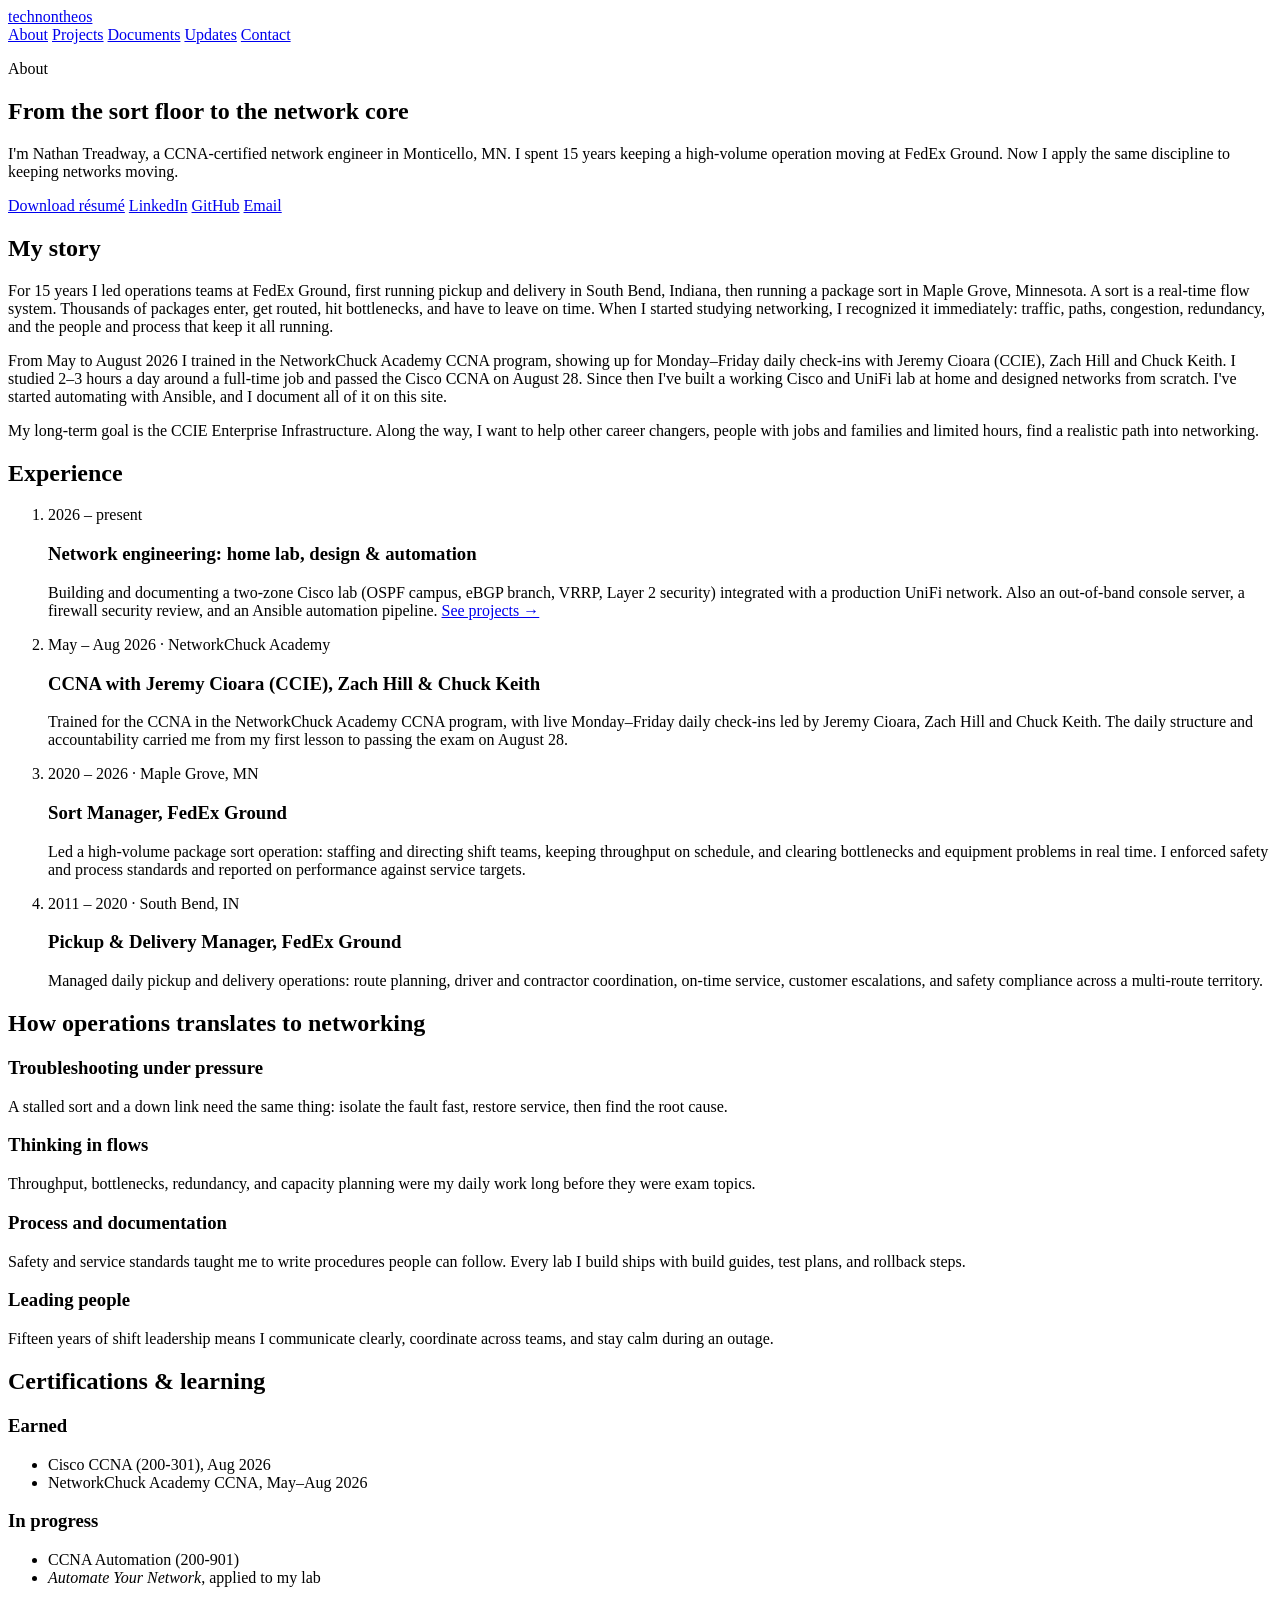
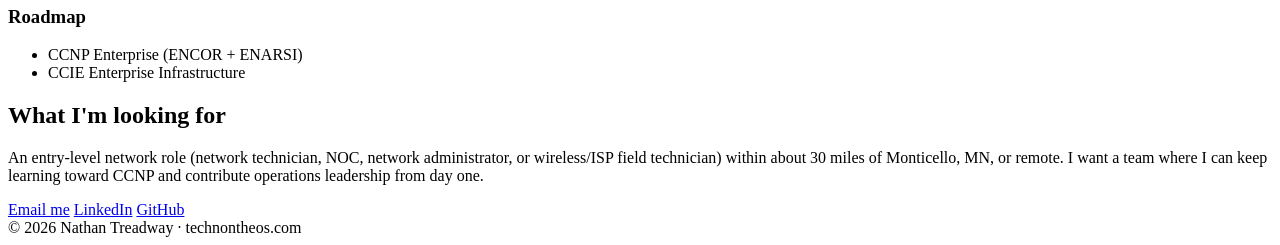
==== about.html @ 6f259ae1 "Add files via upload" ====
<!DOCTYPE html>
<html lang="en">
<head>
<meta charset="utf-8">
<meta name="viewport" content="width=device-width, initial-scale=1">
<title>About | Nathan Treadway</title>
<meta name="description" content="About Nathan Treadway: 15 years of FedEx Ground operations leadership, CCNA-certified network engineer in Monticello, MN, working toward CCIE.">
<link rel="stylesheet" href="assets/style.css">
</head>
<body>
<header class="top">
  <div class="wrap nav">
    <a class="brand" href="index.html">technontheos</a>
    <nav>
      <a href="about.html">About</a>
      <a href="index.html#projects">Projects</a>
      <a href="docs.html">Documents</a>
      <a href="index.html#updates">Updates</a>
      <a href="index.html#contact">Contact</a>
    </nav>
  </div>
</header>

<main>
<section class="hero wrap">
  <p class="eyebrow">About</p>
  <h1>From the sort floor to the network core</h1>
  <p class="lead">I'm Nathan Treadway, a CCNA-certified network engineer in Monticello, MN. I spent 15 years keeping a high-volume operation moving at FedEx Ground. Now I apply the same discipline to keeping networks moving.</p>
  <div class="cta">
    <a class="btn primary" href="assets/Nathan-Treadway-Resume.pdf">Download résumé</a>
    <a class="btn" href="https://www.linkedin.com/in/nathan-treadway-618a7ba/">LinkedIn</a>
    <a class="btn" href="https://github.com/TechnonTheos">GitHub</a>
    <a class="btn" href="mailto:nathan.treadway2@gmail.com">Email</a>
  </div>
</section>

<section class="wrap">
  <h2>My story</h2>
  <div class="card">
    <p>For 15 years I led operations teams at FedEx Ground, first running pickup and delivery in South Bend, Indiana, then running a package sort in Maple Grove, Minnesota. A sort is a real-time flow system. Thousands of packages enter, get routed, hit bottlenecks, and have to leave on time. When I started studying networking, I recognized it immediately: traffic, paths, congestion, redundancy, and the people and process that keep it all running.</p>
    <p>From May to August 2026 I trained in the NetworkChuck Academy CCNA program, showing up for Monday–Friday daily check-ins with Jeremy Cioara (CCIE), Zach Hill and Chuck Keith. I studied 2–3 hours a day around a full-time job and passed the Cisco CCNA on August 28. Since then I've built a working Cisco and UniFi lab at home and designed networks from scratch. I've started automating with Ansible, and I document all of it on this site.</p>
    <p>My long-term goal is the CCIE Enterprise Infrastructure. Along the way, I want to help other career changers, people with jobs and families and limited hours, find a realistic path into networking.</p>
  </div>
</section>

<section class="wrap">
  <h2>Experience</h2>
  <ol class="timeline">
    <li class="now">
      <span class="when">2026 – present</span>
      <h3>Network engineering: home lab, design &amp; automation</h3>
      <p>Building and documenting a two-zone Cisco lab (OSPF campus, eBGP branch, VRRP, Layer 2 security) integrated with a production UniFi network. Also an out-of-band console server, a firewall security review, and an Ansible automation pipeline. <a href="index.html#projects">See projects →</a></p>
    </li>
    <li>
      <span class="when">May – Aug 2026 · NetworkChuck Academy</span>
      <h3>CCNA with Jeremy Cioara (CCIE), Zach Hill &amp; Chuck Keith</h3>
      <p>Trained for the CCNA in the NetworkChuck Academy CCNA program, with live Monday–Friday daily check-ins led by Jeremy Cioara, Zach Hill and Chuck Keith. The daily structure and accountability carried me from my first lesson to passing the exam on August 28.</p>
    </li>
    <li>
      <span class="when">2020 – 2026 · Maple Grove, MN</span>
      <h3>Sort Manager, FedEx Ground</h3>
      <p>Led a high-volume package sort operation: staffing and directing shift teams, keeping throughput on schedule, and clearing bottlenecks and equipment problems in real time. I enforced safety and process standards and reported on performance against service targets.</p>
    </li>
    <li>
      <span class="when">2011 – 2020 · South Bend, IN</span>
      <h3>Pickup &amp; Delivery Manager, FedEx Ground</h3>
      <p>Managed daily pickup and delivery operations: route planning, driver and contractor coordination, on-time service, customer escalations, and safety compliance across a multi-route territory.</p>
    </li>
  </ol>
</section>

<section class="wrap">
  <h2>How operations translates to networking</h2>
  <div class="grid2">
    <div class="card"><h3>Troubleshooting under pressure</h3><p>A stalled sort and a down link need the same thing: isolate the fault fast, restore service, then find the root cause.</p></div>
    <div class="card"><h3>Thinking in flows</h3><p>Throughput, bottlenecks, redundancy, and capacity planning were my daily work long before they were exam topics.</p></div>
    <div class="card"><h3>Process and documentation</h3><p>Safety and service standards taught me to write procedures people can follow. Every lab I build ships with build guides, test plans, and rollback steps.</p></div>
    <div class="card"><h3>Leading people</h3><p>Fifteen years of shift leadership means I communicate clearly, coordinate across teams, and stay calm during an outage.</p></div>
  </div>
</section>

<section class="wrap">
  <h2>Certifications &amp; learning</h2>
  <div class="grid3">
    <div class="card"><h3>Earned</h3><ul><li>Cisco CCNA (200-301), Aug 2026</li><li>NetworkChuck Academy CCNA, May–Aug 2026</li></ul></div>
    <div class="card"><h3>In progress</h3><ul><li>CCNA Automation (200-901)</li><li><em>Automate Your Network</em>, applied to my lab</li></ul></div>
    <div class="card"><h3>Roadmap</h3><ul><li>CCNP Enterprise (ENCOR + ENARSI)</li><li>CCIE Enterprise Infrastructure</li></ul></div>
  </div>
</section>

<section class="wrap">
  <h2>What I'm looking for</h2>
  <div class="card looking">
    <p>An entry-level network role (network technician, NOC, network administrator, or wireless/ISP field technician) within about 30 miles of Monticello, MN, or remote. I want a team where I can keep learning toward CCNP and contribute operations leadership from day one.</p>
    <div class="cta">
      <a class="btn primary" href="mailto:nathan.treadway2@gmail.com">Email me</a>
      <a class="btn" href="https://www.linkedin.com/in/nathan-treadway-618a7ba/">LinkedIn</a>
      <a class="btn" href="https://github.com/TechnonTheos">GitHub</a>
    </div>
  </div>
</section>
</main>

<footer class="wrap foot">© 2026 Nathan Treadway · technontheos.com</footer>
</body>
</html>
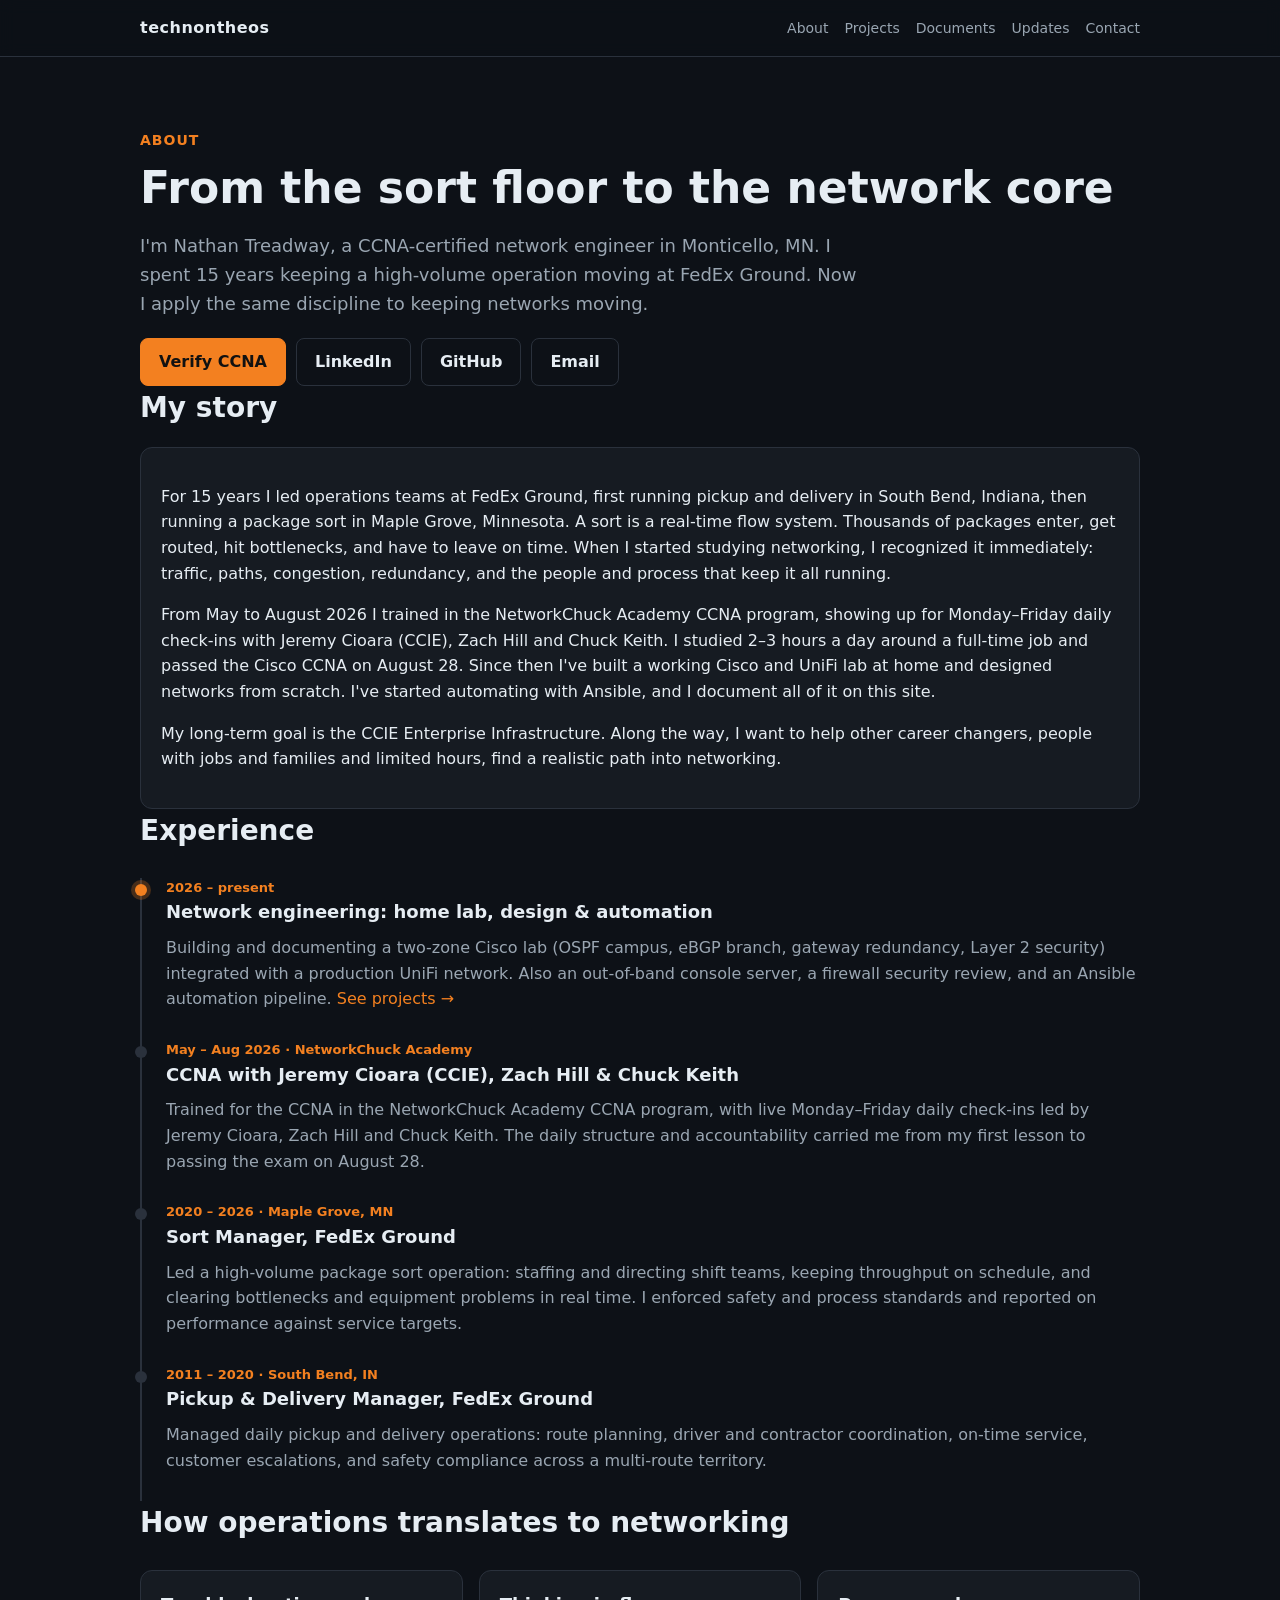
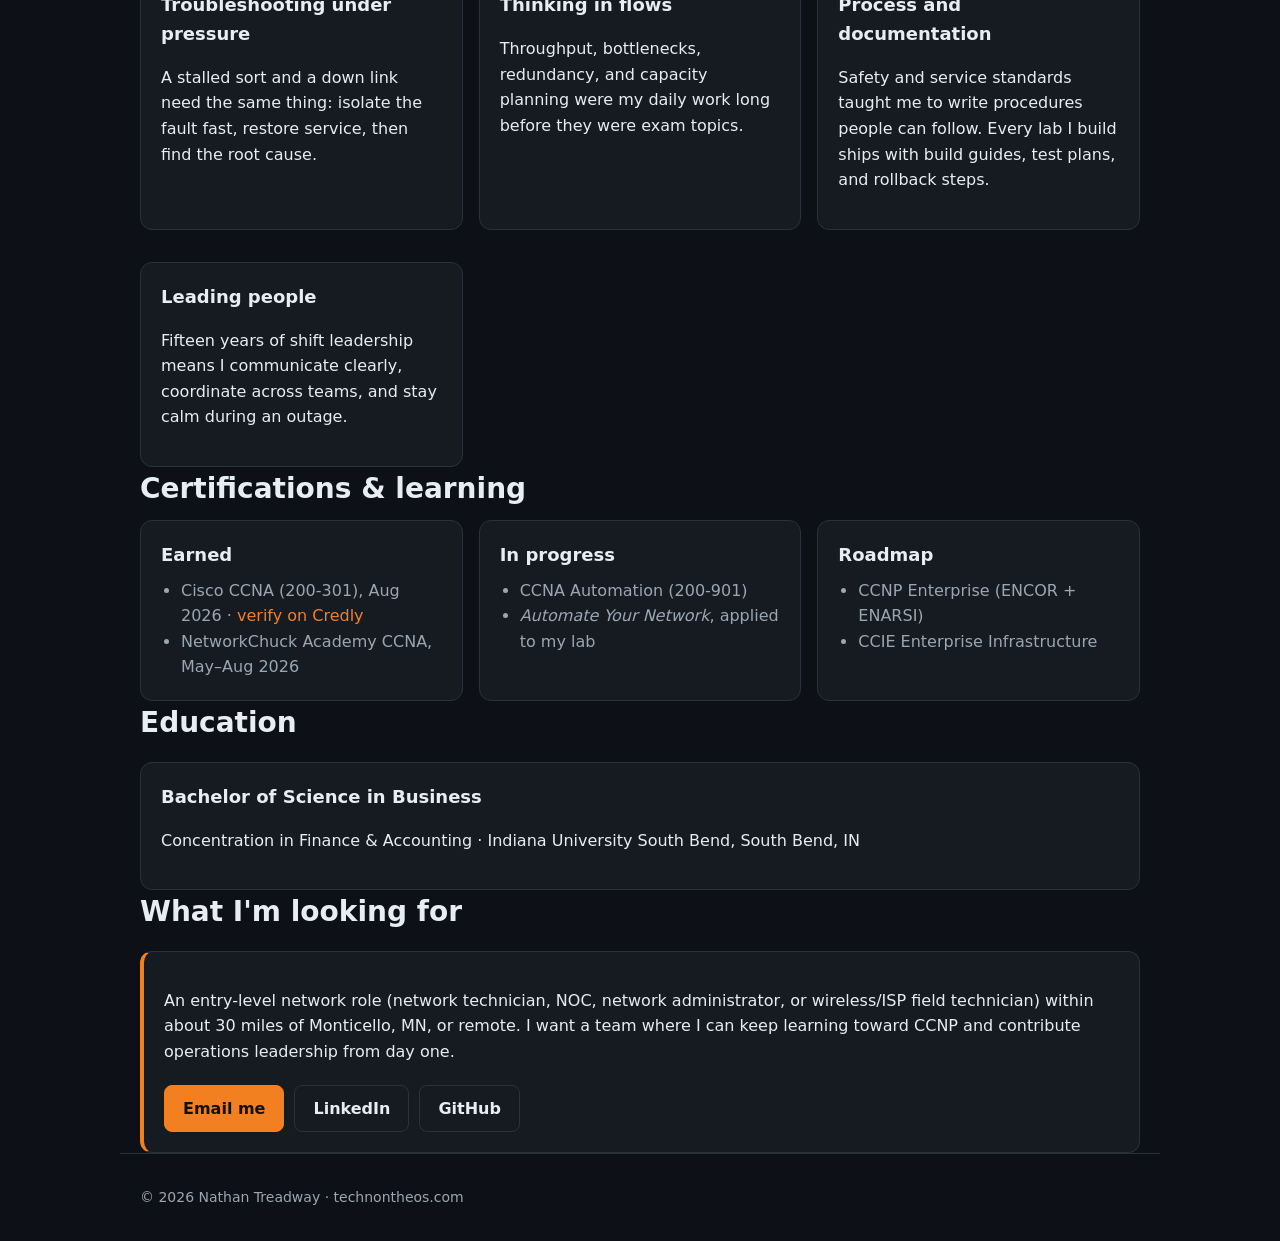
==== commit 3bbf22ae: "Add files via upload" ====
--- a/about.html
+++ b/about.html
@@ -5,6 +5,12 @@
 <meta name="viewport" content="width=device-width, initial-scale=1">
 <title>About | Nathan Treadway</title>
 <meta name="description" content="About Nathan Treadway: 15 years of FedEx Ground operations leadership, CCNA-certified network engineer in Monticello, MN, working toward CCIE.">
+<meta property="og:type" content="website">
+<meta property="og:title" content="About | Nathan Treadway">
+<meta property="og:description" content="About Nathan Treadway: 15 years of FedEx Ground operations leadership, CCNA-certified network engineer in Monticello, MN, working toward CCIE.">
+<meta property="og:url" content="https://technontheos.com/about.html">
+<meta name="twitter:card" content="summary">
+<link rel="canonical" href="https://technontheos.com/about.html">
 <link rel="stylesheet" href="assets/style.css">
 </head>
 <body>
@@ -27,7 +33,9 @@
   <h1>From the sort floor to the network core</h1>
   <p class="lead">I'm Nathan Treadway, a CCNA-certified network engineer in Monticello, MN. I spent 15 years keeping a high-volume operation moving at FedEx Ground. Now I apply the same discipline to keeping networks moving.</p>
   <div class="cta">
-    <a class="btn primary" href="assets/Nathan-Treadway-Resume.pdf">Download résumé</a>
+    <!-- RESUME: uncomment once assets/Nathan-Treadway-Resume.pdf is uploaded
+    <a class="btn primary" href="assets/Nathan-Treadway-Resume.pdf">Download résumé</a> -->
+    <a class="btn primary" href="https://www.credly.com/users/nathaniel-treadway.2bd2aeba">Verify CCNA</a>
     <a class="btn" href="https://www.linkedin.com/in/nathan-treadway-618a7ba/">LinkedIn</a>
     <a class="btn" href="https://github.com/TechnonTheos">GitHub</a>
     <a class="btn" href="mailto:nathan.treadway2@gmail.com">Email</a>
@@ -49,7 +57,7 @@
     <li class="now">
       <span class="when">2026 – present</span>
       <h3>Network engineering: home lab, design &amp; automation</h3>
-      <p>Building and documenting a two-zone Cisco lab (OSPF campus, eBGP branch, VRRP, Layer 2 security) integrated with a production UniFi network. Also an out-of-band console server, a firewall security review, and an Ansible automation pipeline. <a href="index.html#projects">See projects →</a></p>
+      <p>Building and documenting a two-zone Cisco lab (OSPF campus, eBGP branch, gateway redundancy, Layer 2 security) integrated with a production UniFi network. Also an out-of-band console server, a firewall security review, and an Ansible automation pipeline. <a href="index.html#projects">See projects →</a></p>
     </li>
     <li>
       <span class="when">May – Aug 2026 · NetworkChuck Academy</span>
@@ -82,9 +90,17 @@
 <section class="wrap">
   <h2>Certifications &amp; learning</h2>
   <div class="grid3">
-    <div class="card"><h3>Earned</h3><ul><li>Cisco CCNA (200-301), Aug 2026</li><li>NetworkChuck Academy CCNA, May–Aug 2026</li></ul></div>
+    <div class="card"><h3>Earned</h3><ul><li>Cisco CCNA (200-301), Aug 2026 · <a href="https://www.credly.com/users/nathaniel-treadway.2bd2aeba">verify on Credly</a></li><li>NetworkChuck Academy CCNA, May–Aug 2026</li></ul></div>
     <div class="card"><h3>In progress</h3><ul><li>CCNA Automation (200-901)</li><li><em>Automate Your Network</em>, applied to my lab</li></ul></div>
     <div class="card"><h3>Roadmap</h3><ul><li>CCNP Enterprise (ENCOR + ENARSI)</li><li>CCIE Enterprise Infrastructure</li></ul></div>
+  </div>
+</section>
+
+<section class="wrap">
+  <h2>Education</h2>
+  <div class="card">
+    <h3>Bachelor of Science in Business</h3>
+    <p>Concentration in Finance &amp; Accounting · Indiana University South Bend, South Bend, IN</p>
   </div>
 </section>
 
--- a/assets/style.css
+++ b/assets/style.css
@@ -0,0 +1,57 @@
+:root{--bg:#0d1117;--panel:#161b22;--line:#2a313c;--text:#e6edf3;--muted:#9aa6b2;--accent:#f38020;--ok:#3fb950;--wip:#d29922;--plan:#58a6ff}
+*{box-sizing:border-box}
+html{scroll-behavior:smooth}
+body{margin:0;background:var(--bg);color:var(--text);font:16px/1.6 system-ui,-apple-system,Segoe UI,Roboto,sans-serif}
+a{color:var(--accent);text-decoration:none}
+a:hover{text-decoration:underline}
+.wrap{max-width:1040px;margin:0 auto;padding:0 20px}
+.top{position:sticky;top:0;background:rgba(13,17,23,.92);backdrop-filter:blur(8px);border-bottom:1px solid var(--line);z-index:10}
+.nav{display:flex;justify-content:space-between;align-items:center;height:56px;gap:16px}
+.brand{font-weight:800;color:var(--text);letter-spacing:.5px}
+nav{display:flex;gap:16px;overflow-x:auto}
+nav a{color:var(--muted);font-size:14px;white-space:nowrap}
+section{padding:48px 20px}
+.hero{padding-top:72px}
+.eyebrow{color:var(--accent);font-weight:600;font-size:14px;text-transform:uppercase;letter-spacing:1px;margin:0}
+h1{font-size:clamp(28px,5vw,44px);line-height:1.15;margin:12px 0}
+h2{font-size:28px;margin:0 0 8px}
+h3{margin:0 0 8px;font-size:18px}
+.lead{font-size:18px;color:var(--muted);max-width:720px}
+.sub{color:var(--muted);margin-top:0}
+.cta{display:flex;flex-wrap:wrap;gap:10px;margin-top:20px}
+.btn{border:1px solid var(--line);padding:10px 18px;border-radius:8px;color:var(--text);font-weight:600}
+.btn.primary{background:var(--accent);border-color:var(--accent);color:#111}
+.btn:hover{text-decoration:none;filter:brightness(1.1)}
+.card{background:var(--panel);border:1px solid var(--line);border-radius:12px;padding:20px;margin-top:16px}
+.grid4,.grid3,.projects{display:grid;gap:16px}
+.grid4{grid-template-columns:repeat(auto-fit,minmax(200px,1fr))}
+.grid3{grid-template-columns:repeat(auto-fit,minmax(260px,1fr))}
+.projects{grid-template-columns:repeat(auto-fit,minmax(300px,1fr))}
+.grid4 .card,.grid3 .card,.projects .card{margin-top:0}
+.stat{display:flex;flex-direction:column;gap:4px;color:var(--muted)}
+.stat .num{font-size:26px;font-weight:800;color:var(--text)}
+.looking{border-left:4px solid var(--accent)}
+.timeline{list-style:none;padding:0;margin:24px 0 0;border-left:2px solid var(--line)}
+.timeline li{position:relative;padding:0 0 28px 24px}
+.timeline li::before{content:"";position:absolute;left:-7px;top:6px;width:12px;height:12px;border-radius:50%;background:var(--line)}
+.timeline li.now::before{background:var(--accent);box-shadow:0 0 0 4px rgba(243,128,32,.25)}
+.when{font-size:13px;color:var(--accent);font-weight:600}
+.timeline p{color:var(--muted);margin:0}
+.project p{margin:6px 0;color:var(--muted)}
+.project b{color:var(--text)}
+.tag{display:inline-block;font-size:12px;font-weight:700;padding:2px 8px;border-radius:99px;margin-bottom:8px}
+.tag.done{background:rgba(63,185,80,.15);color:var(--ok)}
+.tag.active{background:rgba(210,153,34,.15);color:var(--wip)}
+.tag.planned{background:rgba(88,166,255,.15);color:var(--plan)}
+.chips{display:flex;flex-wrap:wrap;gap:6px}
+.chips span{font-size:12px;border:1px solid var(--line);border-radius:99px;padding:2px 10px;color:var(--text)}
+.more{display:inline-block;margin-top:8px;font-weight:600}
+ul{padding-left:20px;margin:0;color:var(--muted)}
+.update .next{color:var(--muted);margin-bottom:0}
+.foot{color:var(--muted);font-size:14px;padding:32px 20px;border-top:1px solid var(--line)}
+.grid2{display:grid;gap:16px;grid-template-columns:repeat(auto-fit,minmax(280px,1fr))}
+.grid2 .card{margin-top:16px}
+.steps{color:var(--muted);padding-left:22px}
+.steps li{margin-bottom:10px}
+.steps b{color:var(--text)}
+.timeline .when{display:block}
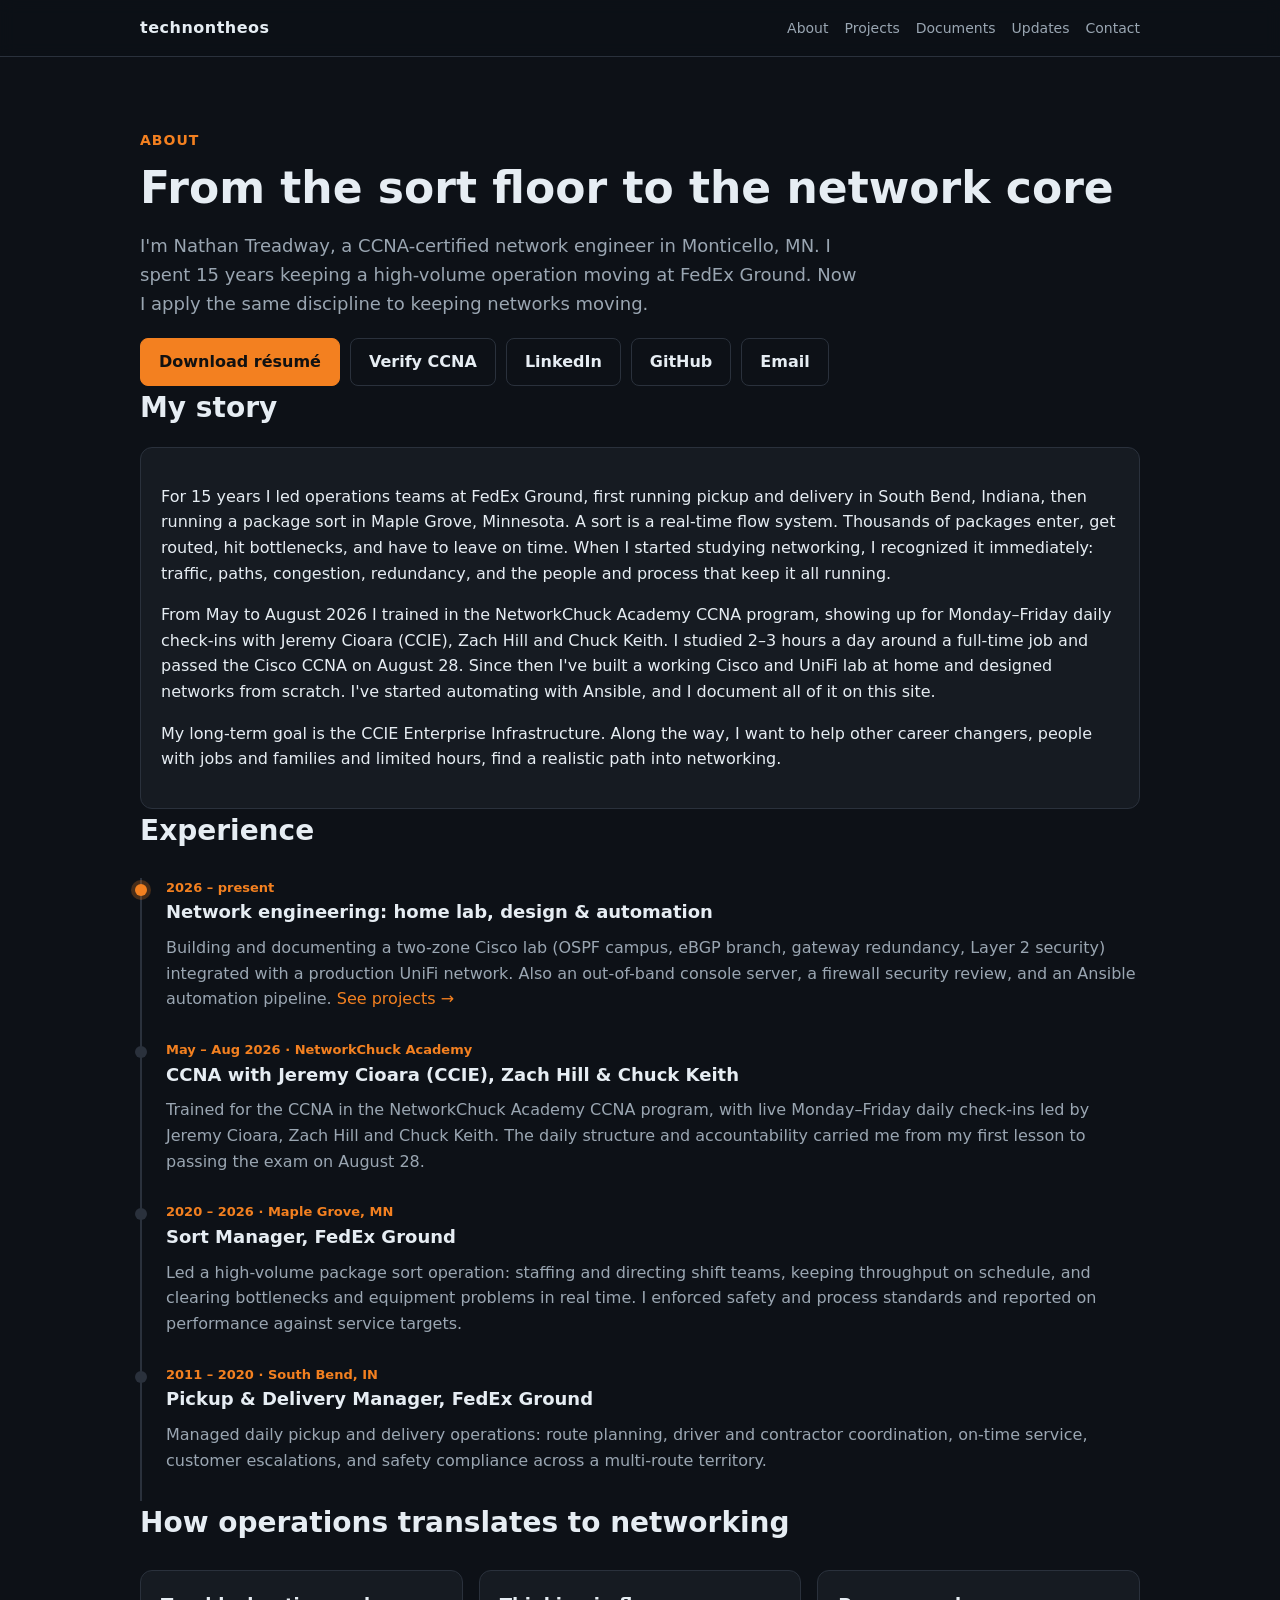
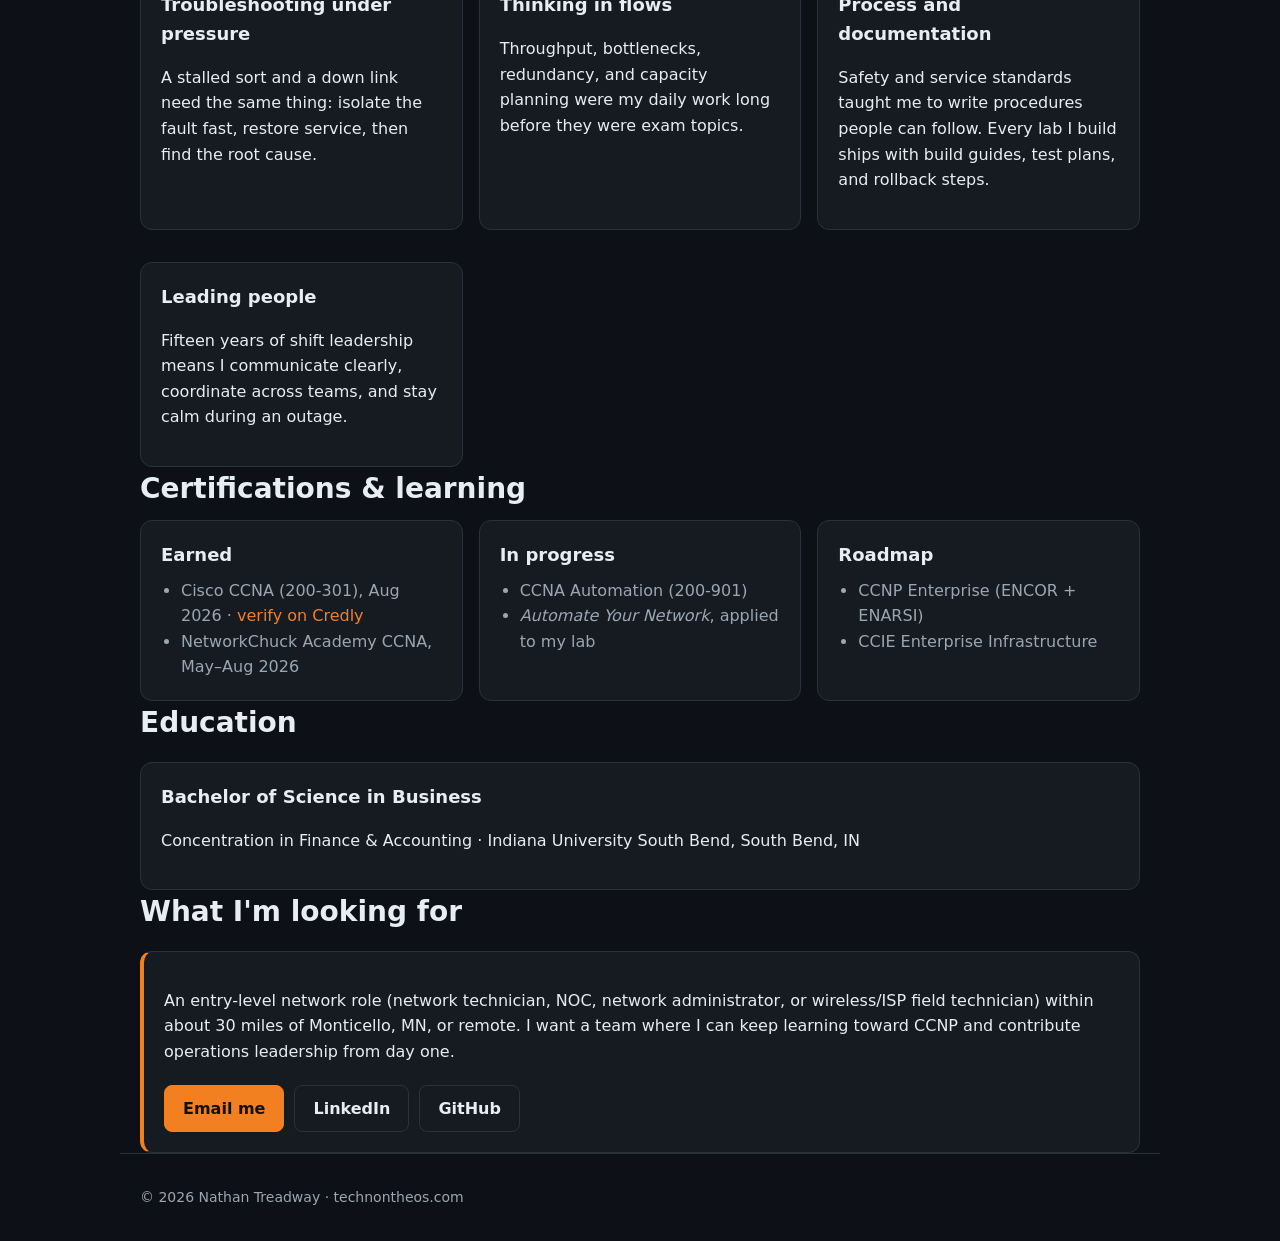
==== commit 07d13de5: "Add files via upload" ====
--- a/about.html
+++ b/about.html
@@ -33,9 +33,8 @@
   <h1>From the sort floor to the network core</h1>
   <p class="lead">I'm Nathan Treadway, a CCNA-certified network engineer in Monticello, MN. I spent 15 years keeping a high-volume operation moving at FedEx Ground. Now I apply the same discipline to keeping networks moving.</p>
   <div class="cta">
-    <!-- RESUME: uncomment once assets/Nathan-Treadway-Resume.pdf is uploaded
-    <a class="btn primary" href="assets/Nathan-Treadway-Resume.pdf">Download résumé</a> -->
-    <a class="btn primary" href="https://www.credly.com/users/nathaniel-treadway.2bd2aeba">Verify CCNA</a>
+    <a class="btn primary" href="assets/Nathan-Treadway-Resume.pdf">Download résumé</a>
+    <a class="btn" href="https://www.credly.com/users/nathaniel-treadway.2bd2aeba">Verify CCNA</a>
     <a class="btn" href="https://www.linkedin.com/in/nathan-treadway-618a7ba/">LinkedIn</a>
     <a class="btn" href="https://github.com/TechnonTheos">GitHub</a>
     <a class="btn" href="mailto:nathan.treadway2@gmail.com">Email</a>
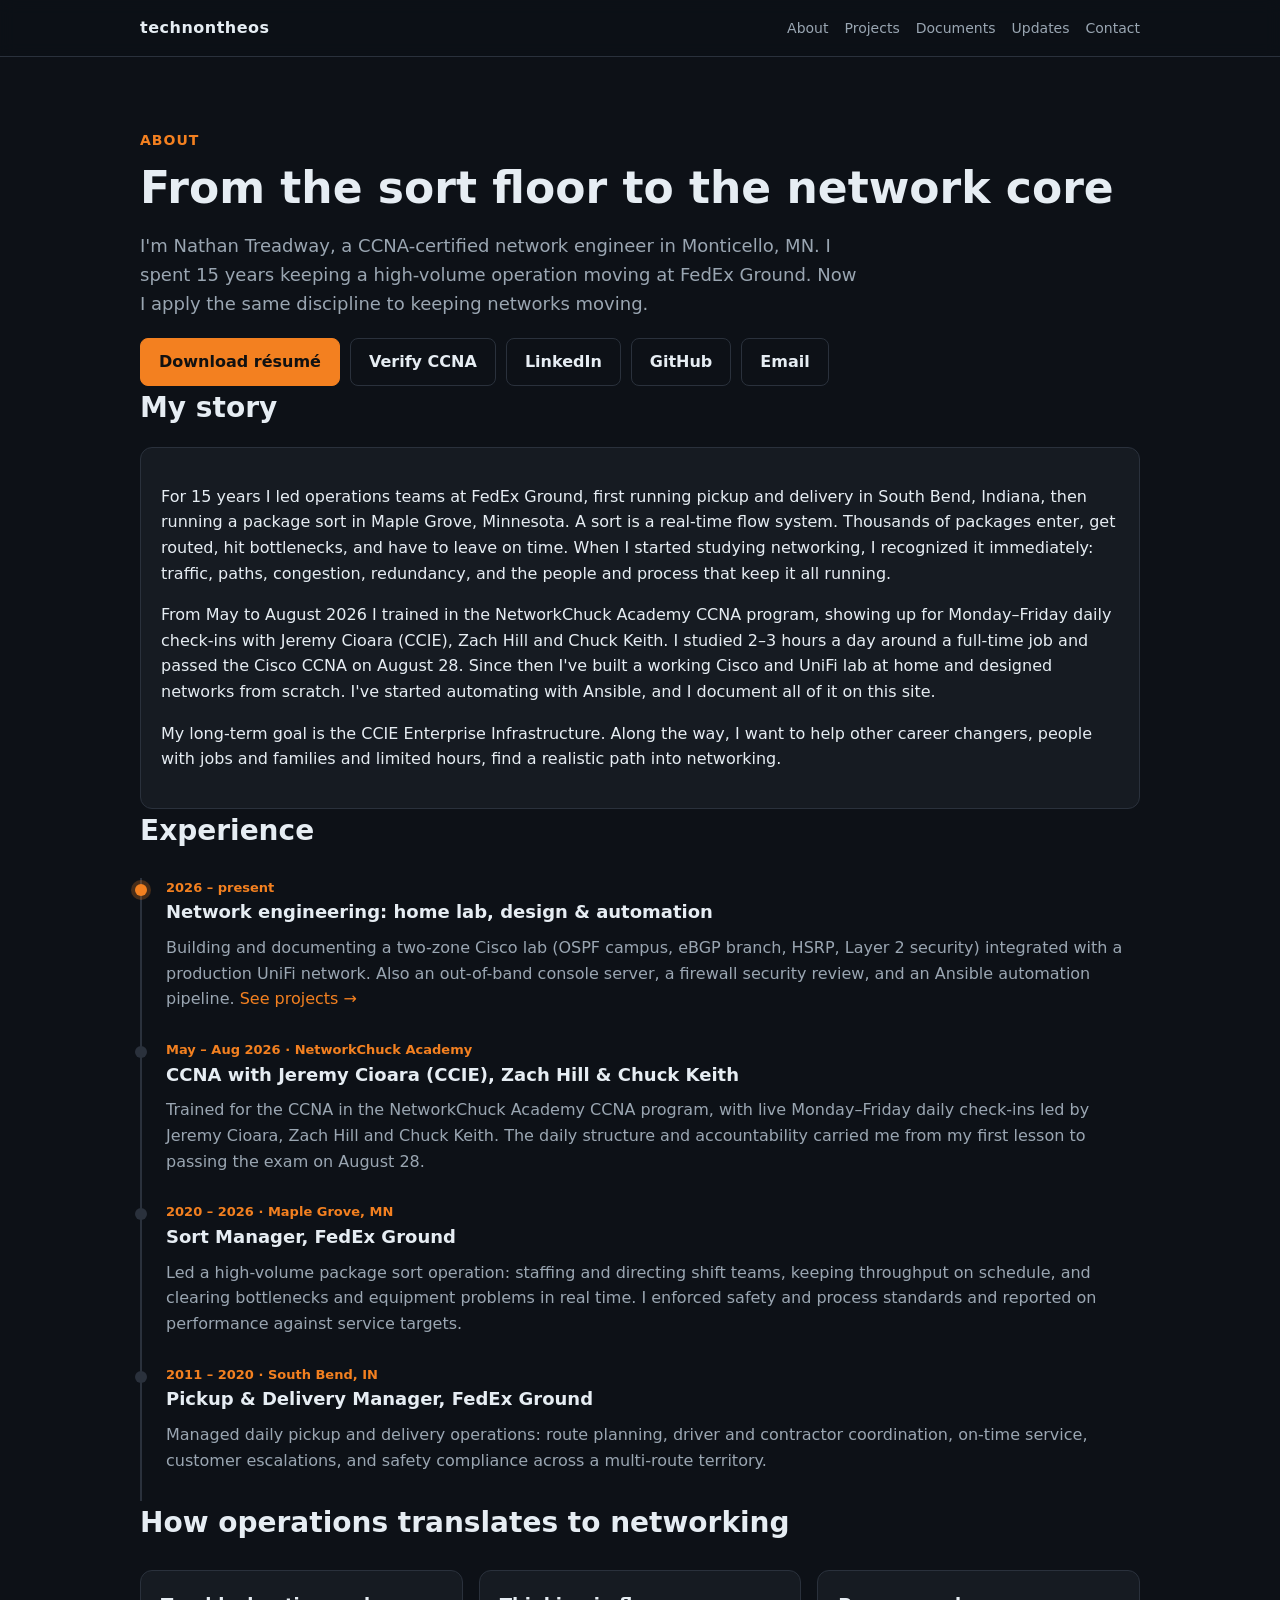
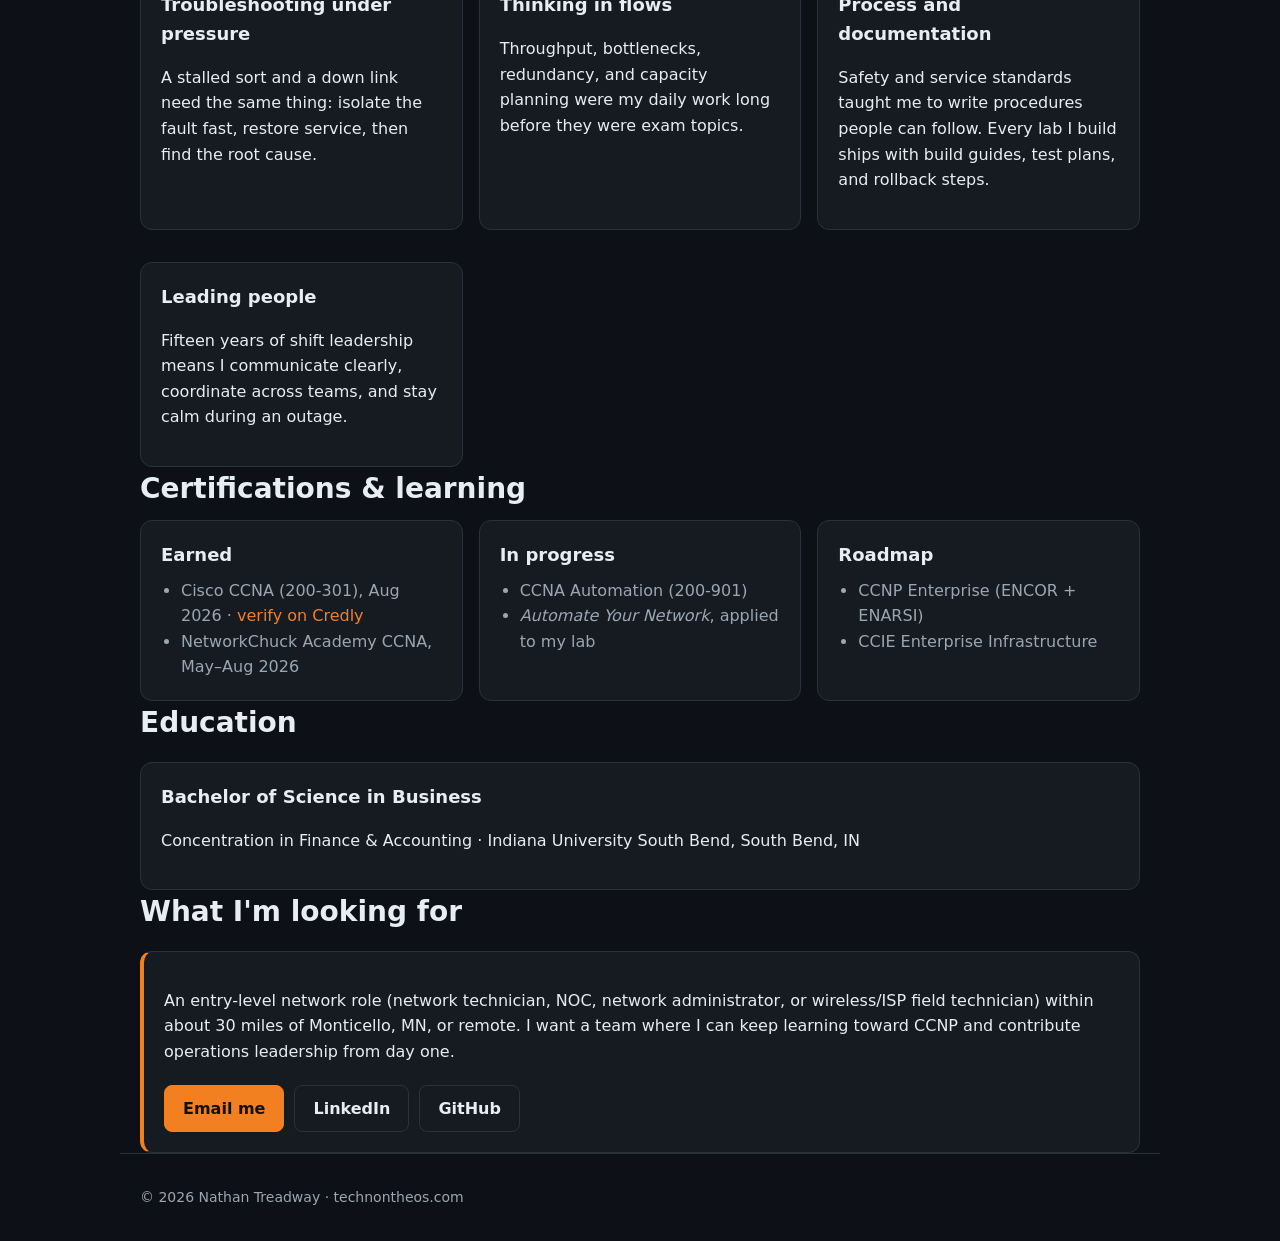
==== commit c9c748bf: "Add files via upload" ====
--- a/about.html
+++ b/about.html
@@ -34,7 +34,7 @@
   <p class="lead">I'm Nathan Treadway, a CCNA-certified network engineer in Monticello, MN. I spent 15 years keeping a high-volume operation moving at FedEx Ground. Now I apply the same discipline to keeping networks moving.</p>
   <div class="cta">
     <a class="btn primary" href="assets/Nathan-Treadway-Resume.pdf">Download résumé</a>
-    <a class="btn" href="https://www.credly.com/users/nathaniel-treadway.2bd2aeba">Verify CCNA</a>
+    <a class="btn" href="https://www.credly.com/earner/earned/badge/9ac752f9-4383-4dd7-b3dd-a38862484bf0">Verify CCNA</a>
     <a class="btn" href="https://www.linkedin.com/in/nathan-treadway-618a7ba/">LinkedIn</a>
     <a class="btn" href="https://github.com/TechnonTheos">GitHub</a>
     <a class="btn" href="mailto:nathan.treadway2@gmail.com">Email</a>
@@ -56,7 +56,7 @@
     <li class="now">
       <span class="when">2026 – present</span>
       <h3>Network engineering: home lab, design &amp; automation</h3>
-      <p>Building and documenting a two-zone Cisco lab (OSPF campus, eBGP branch, gateway redundancy, Layer 2 security) integrated with a production UniFi network. Also an out-of-band console server, a firewall security review, and an Ansible automation pipeline. <a href="index.html#projects">See projects →</a></p>
+      <p>Building and documenting a two-zone Cisco lab (OSPF campus, eBGP branch, HSRP, Layer 2 security) integrated with a production UniFi network. Also an out-of-band console server, a firewall security review, and an Ansible automation pipeline. <a href="index.html#projects">See projects →</a></p>
     </li>
     <li>
       <span class="when">May – Aug 2026 · NetworkChuck Academy</span>
@@ -89,7 +89,7 @@
 <section class="wrap">
   <h2>Certifications &amp; learning</h2>
   <div class="grid3">
-    <div class="card"><h3>Earned</h3><ul><li>Cisco CCNA (200-301), Aug 2026 · <a href="https://www.credly.com/users/nathaniel-treadway.2bd2aeba">verify on Credly</a></li><li>NetworkChuck Academy CCNA, May–Aug 2026</li></ul></div>
+    <div class="card"><h3>Earned</h3><ul><li>Cisco CCNA (200-301), Aug 2026 · <a href="https://www.credly.com/earner/earned/badge/9ac752f9-4383-4dd7-b3dd-a38862484bf0">verify on Credly</a></li><li>NetworkChuck Academy CCNA, May–Aug 2026</li></ul></div>
     <div class="card"><h3>In progress</h3><ul><li>CCNA Automation (200-901)</li><li><em>Automate Your Network</em>, applied to my lab</li></ul></div>
     <div class="card"><h3>Roadmap</h3><ul><li>CCNP Enterprise (ENCOR + ENARSI)</li><li>CCIE Enterprise Infrastructure</li></ul></div>
   </div>
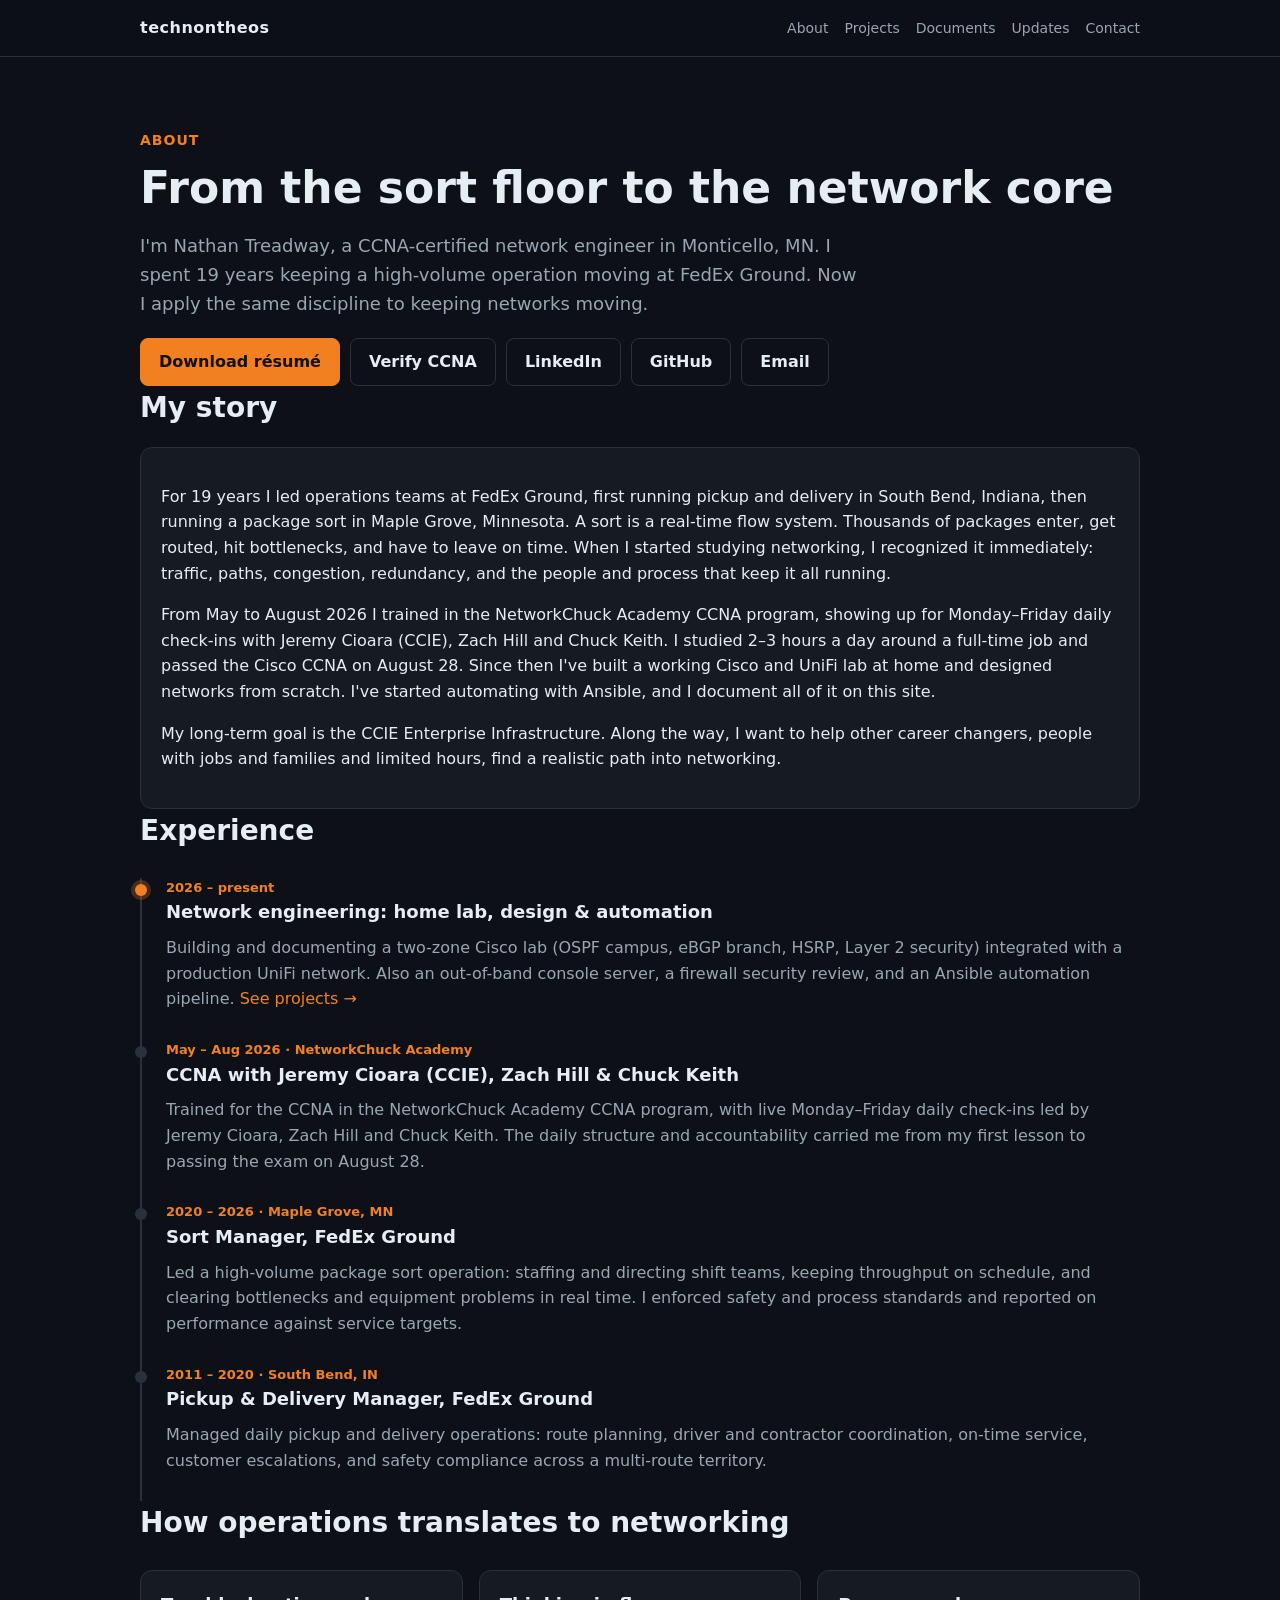
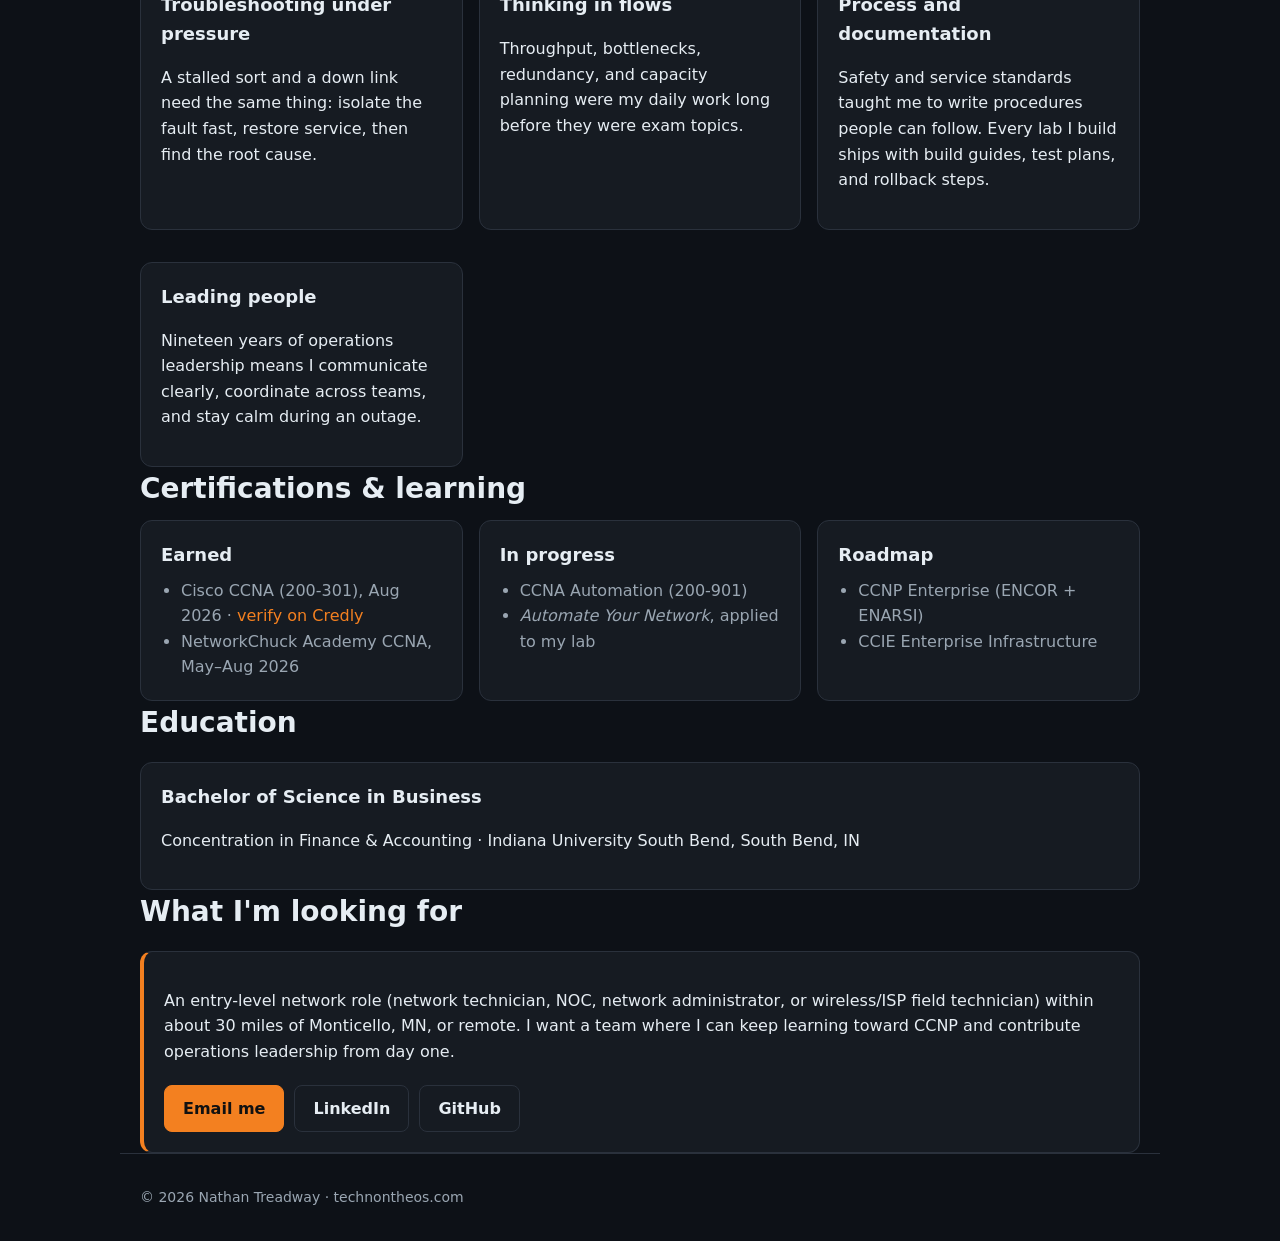
==== commit 9d4a4433: "Add files via upload" ====
--- a/about.html
+++ b/about.html
@@ -4,10 +4,10 @@
 <meta charset="utf-8">
 <meta name="viewport" content="width=device-width, initial-scale=1">
 <title>About | Nathan Treadway</title>
-<meta name="description" content="About Nathan Treadway: 15 years of FedEx Ground operations leadership, CCNA-certified network engineer in Monticello, MN, working toward CCIE.">
+<meta name="description" content="About Nathan Treadway: 19 years of FedEx Ground operations leadership, CCNA-certified network engineer in Monticello, MN, working toward CCIE.">
 <meta property="og:type" content="website">
 <meta property="og:title" content="About | Nathan Treadway">
-<meta property="og:description" content="About Nathan Treadway: 15 years of FedEx Ground operations leadership, CCNA-certified network engineer in Monticello, MN, working toward CCIE.">
+<meta property="og:description" content="About Nathan Treadway: 19 years of FedEx Ground operations leadership, CCNA-certified network engineer in Monticello, MN, working toward CCIE.">
 <meta property="og:url" content="https://technontheos.com/about.html">
 <meta name="twitter:card" content="summary">
 <link rel="canonical" href="https://technontheos.com/about.html">
@@ -31,7 +31,7 @@
 <section class="hero wrap">
   <p class="eyebrow">About</p>
   <h1>From the sort floor to the network core</h1>
-  <p class="lead">I'm Nathan Treadway, a CCNA-certified network engineer in Monticello, MN. I spent 15 years keeping a high-volume operation moving at FedEx Ground. Now I apply the same discipline to keeping networks moving.</p>
+  <p class="lead">I'm Nathan Treadway, a CCNA-certified network engineer in Monticello, MN. I spent 19 years keeping a high-volume operation moving at FedEx Ground. Now I apply the same discipline to keeping networks moving.</p>
   <div class="cta">
     <a class="btn primary" href="assets/Nathan-Treadway-Resume.pdf">Download résumé</a>
     <a class="btn" href="https://www.credly.com/earner/earned/badge/9ac752f9-4383-4dd7-b3dd-a38862484bf0">Verify CCNA</a>
@@ -44,7 +44,7 @@
 <section class="wrap">
   <h2>My story</h2>
   <div class="card">
-    <p>For 15 years I led operations teams at FedEx Ground, first running pickup and delivery in South Bend, Indiana, then running a package sort in Maple Grove, Minnesota. A sort is a real-time flow system. Thousands of packages enter, get routed, hit bottlenecks, and have to leave on time. When I started studying networking, I recognized it immediately: traffic, paths, congestion, redundancy, and the people and process that keep it all running.</p>
+    <p>For 19 years I led operations teams at FedEx Ground, first running pickup and delivery in South Bend, Indiana, then running a package sort in Maple Grove, Minnesota. A sort is a real-time flow system. Thousands of packages enter, get routed, hit bottlenecks, and have to leave on time. When I started studying networking, I recognized it immediately: traffic, paths, congestion, redundancy, and the people and process that keep it all running.</p>
     <p>From May to August 2026 I trained in the NetworkChuck Academy CCNA program, showing up for Monday–Friday daily check-ins with Jeremy Cioara (CCIE), Zach Hill and Chuck Keith. I studied 2–3 hours a day around a full-time job and passed the Cisco CCNA on August 28. Since then I've built a working Cisco and UniFi lab at home and designed networks from scratch. I've started automating with Ansible, and I document all of it on this site.</p>
     <p>My long-term goal is the CCIE Enterprise Infrastructure. Along the way, I want to help other career changers, people with jobs and families and limited hours, find a realistic path into networking.</p>
   </div>
@@ -82,7 +82,7 @@
     <div class="card"><h3>Troubleshooting under pressure</h3><p>A stalled sort and a down link need the same thing: isolate the fault fast, restore service, then find the root cause.</p></div>
     <div class="card"><h3>Thinking in flows</h3><p>Throughput, bottlenecks, redundancy, and capacity planning were my daily work long before they were exam topics.</p></div>
     <div class="card"><h3>Process and documentation</h3><p>Safety and service standards taught me to write procedures people can follow. Every lab I build ships with build guides, test plans, and rollback steps.</p></div>
-    <div class="card"><h3>Leading people</h3><p>Fifteen years of shift leadership means I communicate clearly, coordinate across teams, and stay calm during an outage.</p></div>
+    <div class="card"><h3>Leading people</h3><p>Nineteen years of operations leadership means I communicate clearly, coordinate across teams, and stay calm during an outage.</p></div>
   </div>
 </section>
 
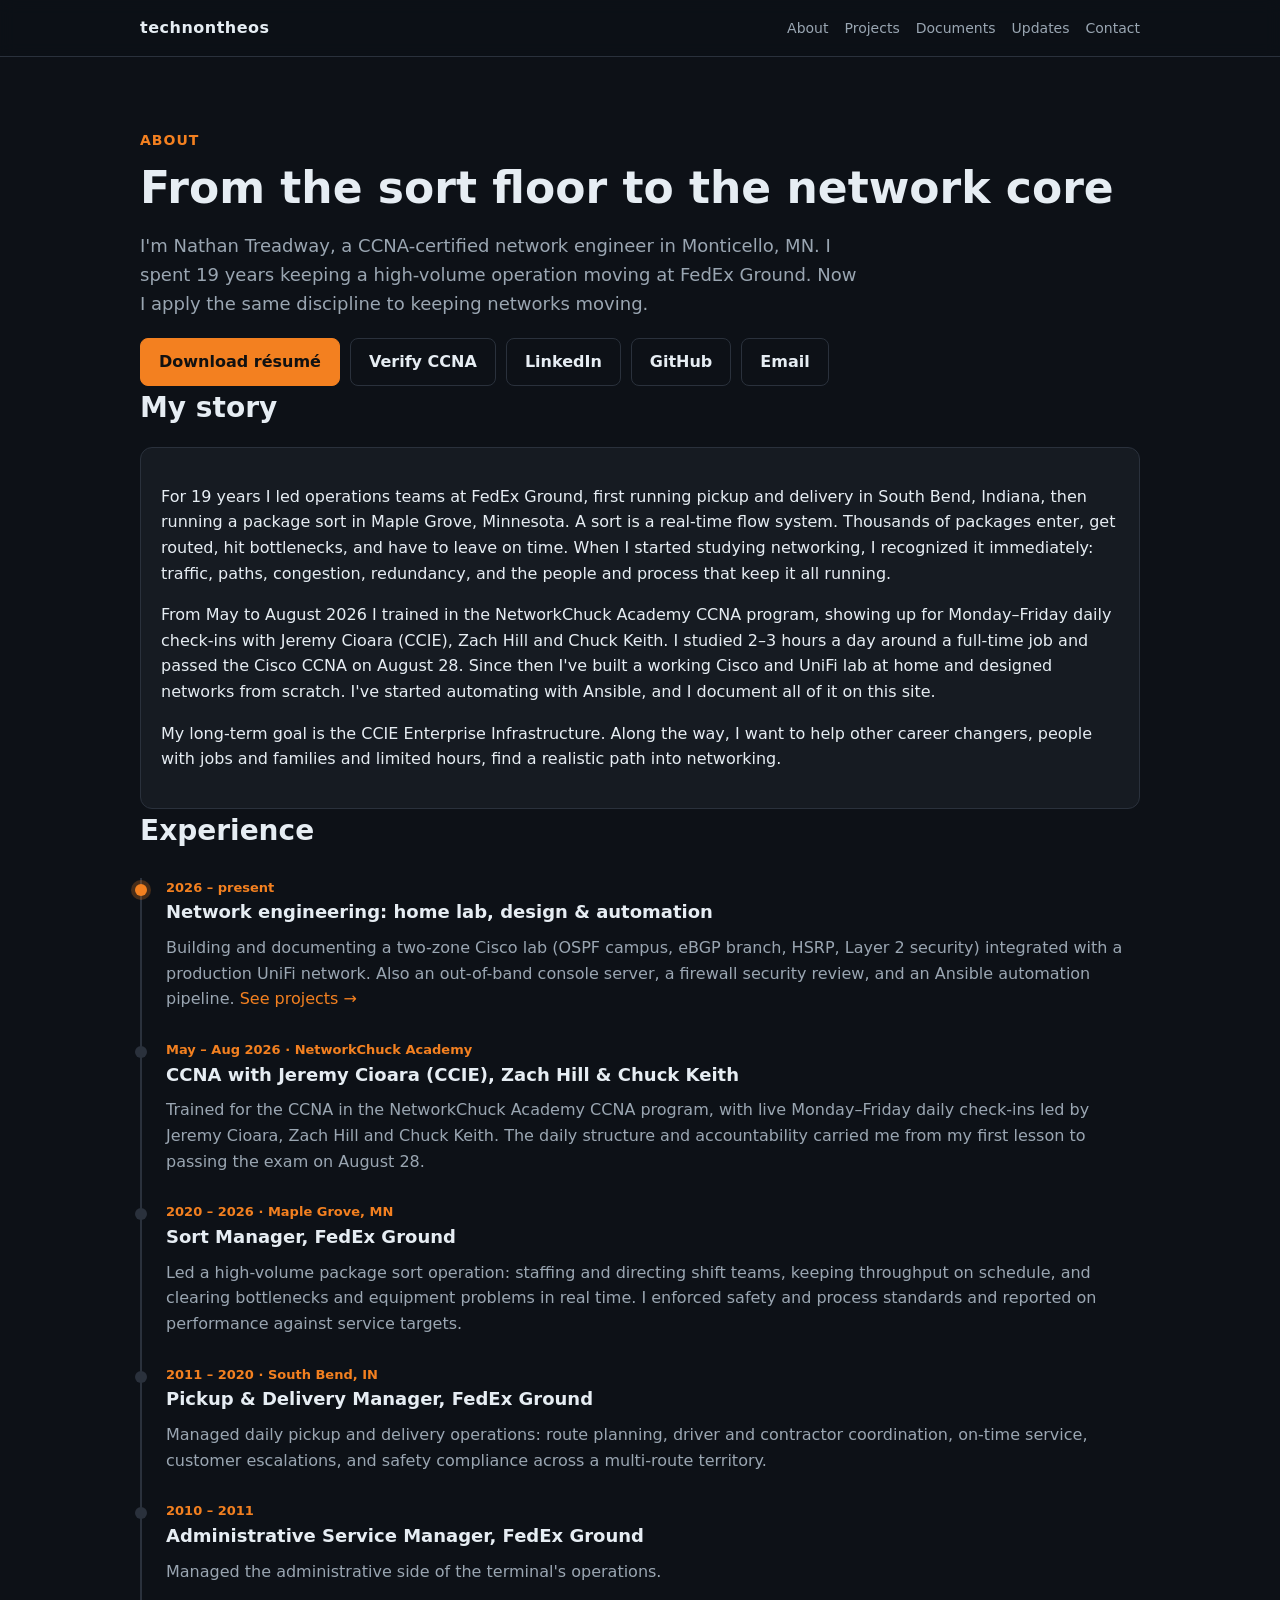
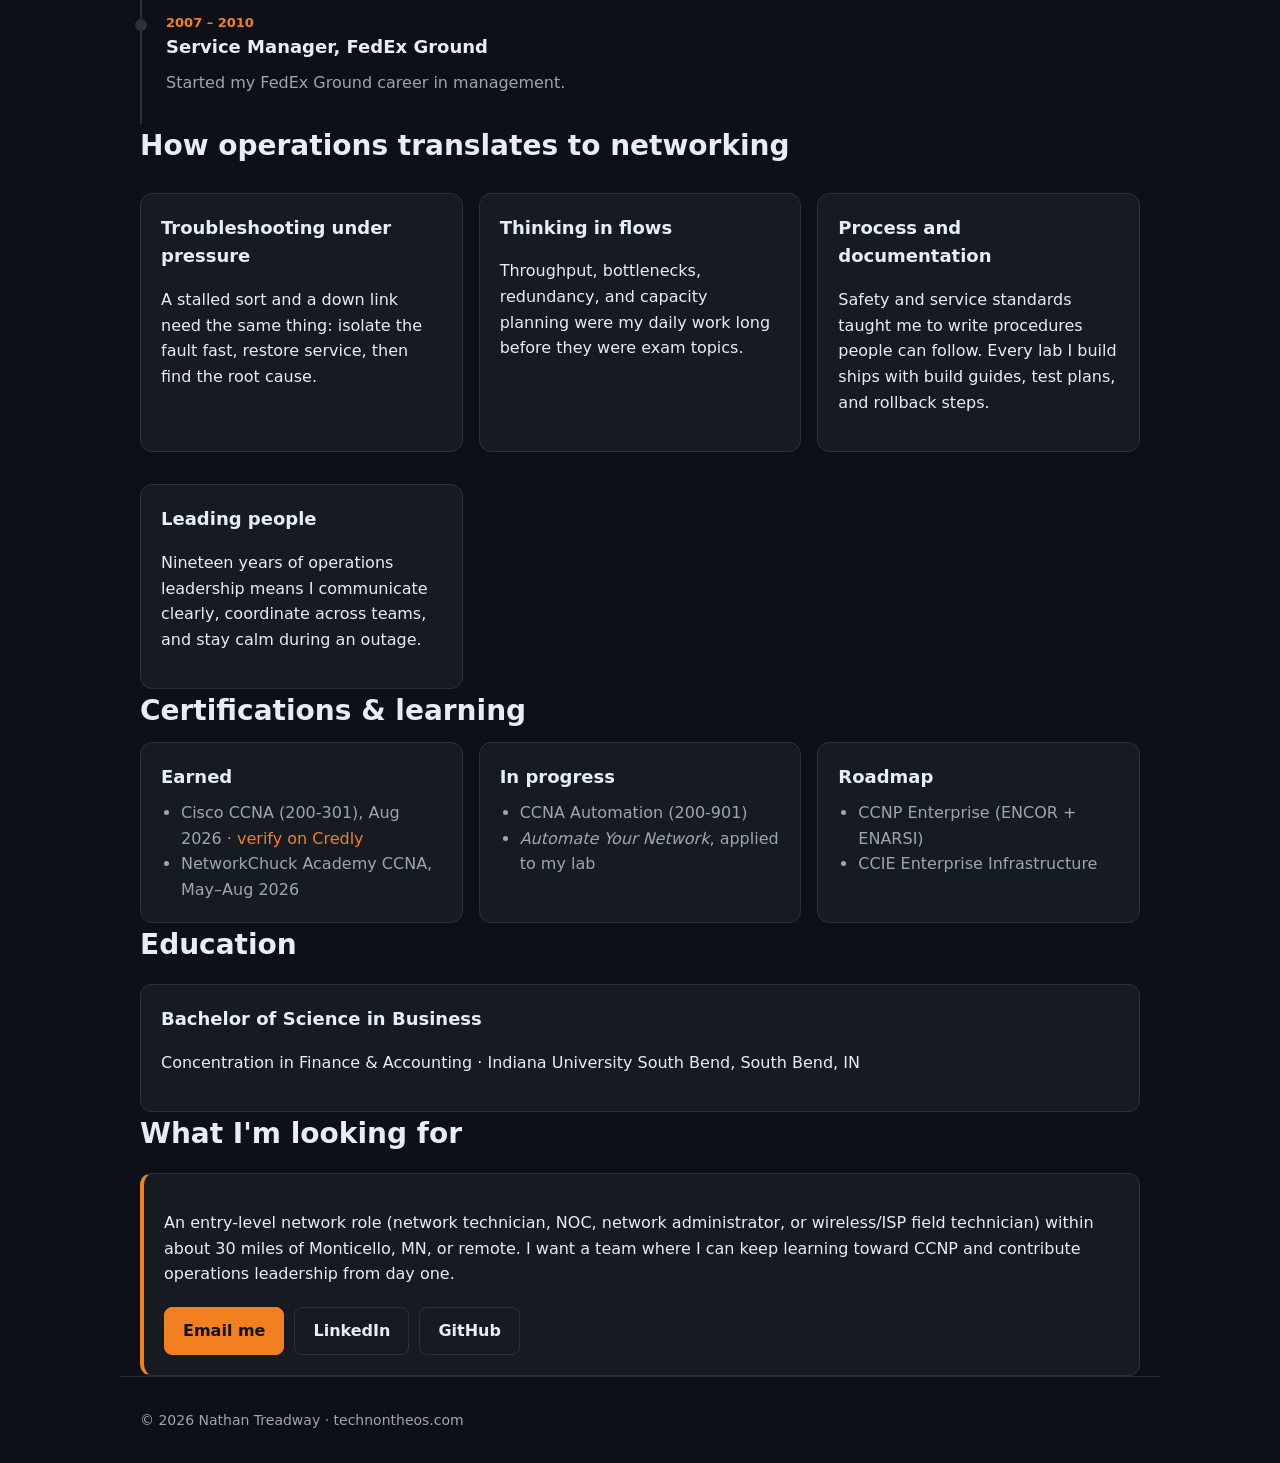
==== commit 6b938463: "Add files via upload" ====
--- a/about.html
+++ b/about.html
@@ -73,6 +73,16 @@
       <h3>Pickup &amp; Delivery Manager, FedEx Ground</h3>
       <p>Managed daily pickup and delivery operations: route planning, driver and contractor coordination, on-time service, customer escalations, and safety compliance across a multi-route territory.</p>
     </li>
+    <li>
+      <span class="when">2010 – 2011</span>
+      <h3>Administrative Service Manager, FedEx Ground</h3>
+      <p>Managed the administrative side of the terminal's operations.</p>
+    </li>
+    <li>
+      <span class="when">2007 – 2010</span>
+      <h3>Service Manager, FedEx Ground</h3>
+      <p>Started my FedEx Ground career in management.</p>
+    </li>
   </ol>
 </section>
 
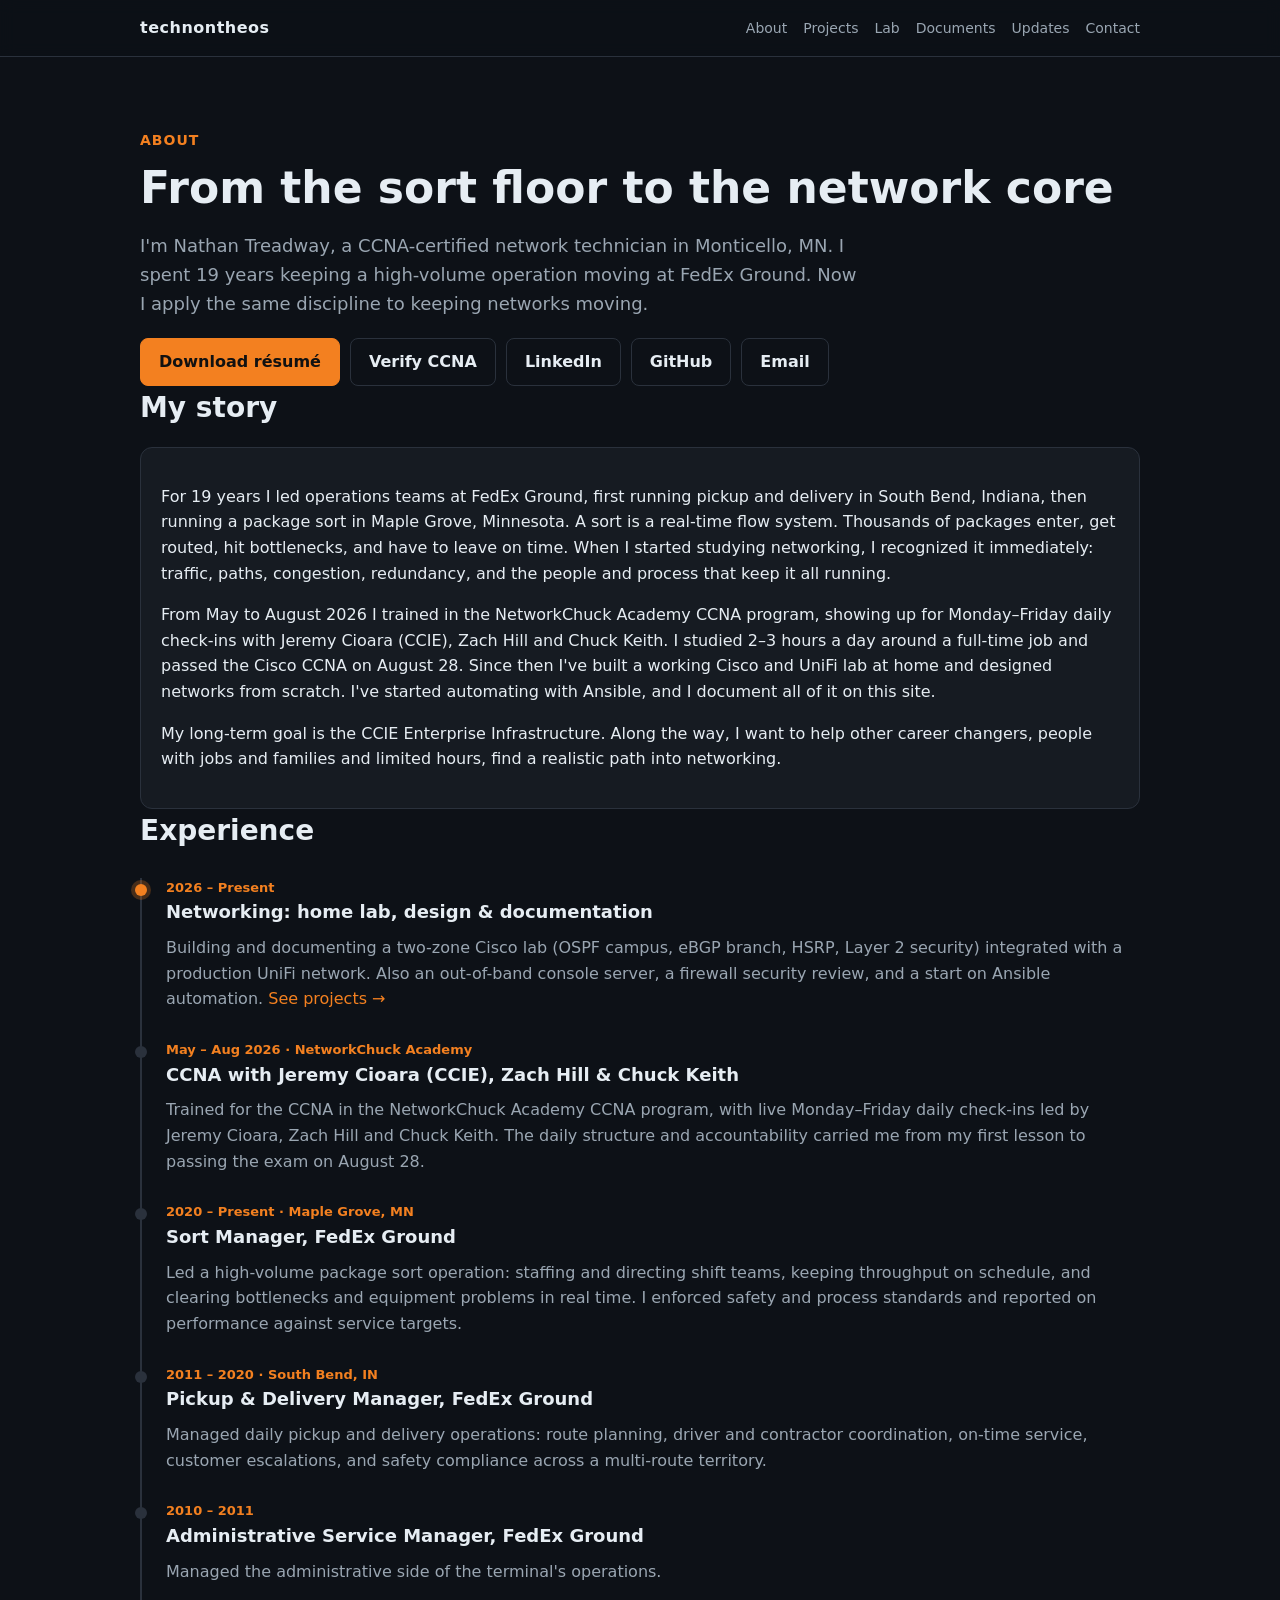
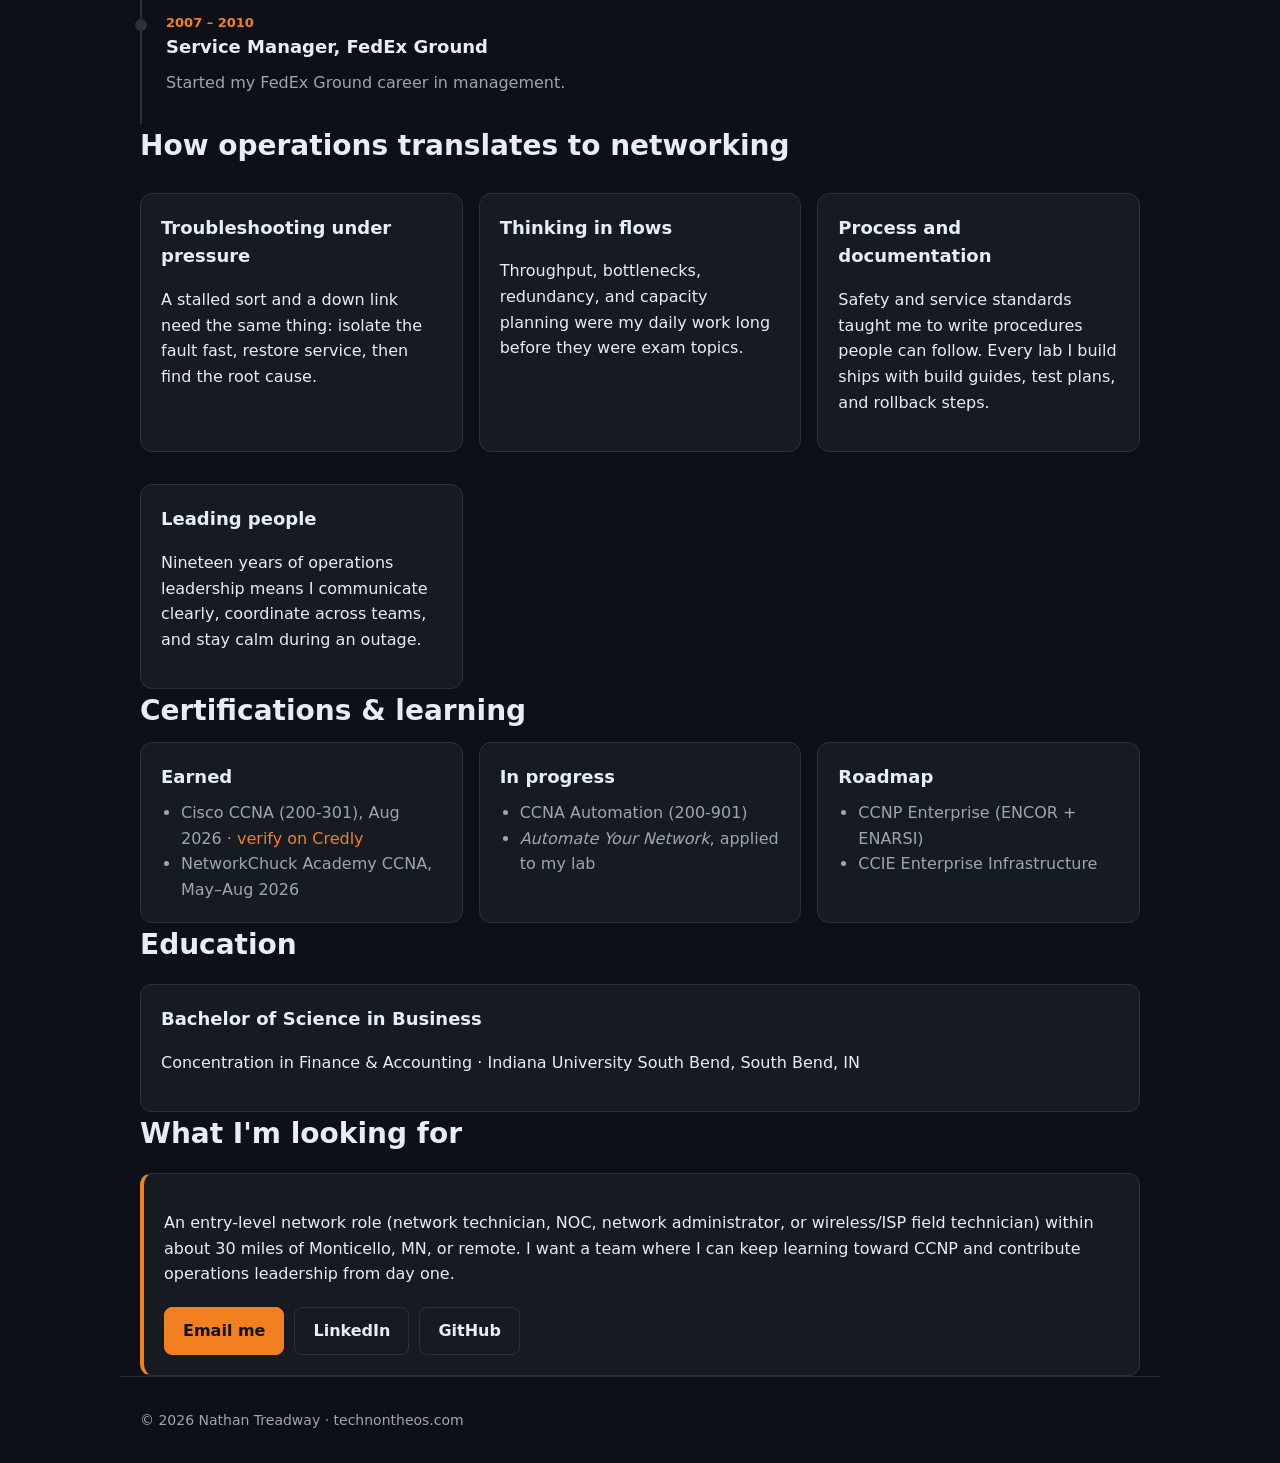
==== commit f2a4a6de: "Add files via upload" ====
--- a/about.html
+++ b/about.html
@@ -3,11 +3,11 @@
 <head>
 <meta charset="utf-8">
 <meta name="viewport" content="width=device-width, initial-scale=1">
-<title>About | Nathan Treadway</title>
-<meta name="description" content="About Nathan Treadway: 19 years of FedEx Ground operations leadership, CCNA-certified network engineer in Monticello, MN, working toward CCIE.">
+<title>About | Nathan Treadway, CCNA, Monticello MN</title>
+<meta name="description" content="About Nathan Treadway: 19 years of FedEx Ground operations leadership, CCNA-certified network technician in Monticello, MN, working toward CCIE.">
 <meta property="og:type" content="website">
-<meta property="og:title" content="About | Nathan Treadway">
-<meta property="og:description" content="About Nathan Treadway: 19 years of FedEx Ground operations leadership, CCNA-certified network engineer in Monticello, MN, working toward CCIE.">
+<meta property="og:title" content="About | Nathan Treadway, CCNA, Monticello MN">
+<meta property="og:description" content="About Nathan Treadway: 19 years of FedEx Ground operations leadership, CCNA-certified network technician in Monticello, MN, working toward CCIE.">
 <meta property="og:url" content="https://technontheos.com/about.html">
 <meta name="twitter:card" content="summary">
 <link rel="canonical" href="https://technontheos.com/about.html">
@@ -16,13 +16,14 @@
 <body>
 <header class="top">
   <div class="wrap nav">
-    <a class="brand" href="index.html">technontheos</a>
+    <a class="brand" href="/">technontheos</a>
     <nav>
-      <a href="about.html">About</a>
-      <a href="index.html#projects">Projects</a>
-      <a href="docs.html">Documents</a>
-      <a href="index.html#updates">Updates</a>
-      <a href="index.html#contact">Contact</a>
+      <a href="/about.html">About</a>
+      <a href="/#projects">Projects</a>
+      <a href="/#lab">Lab</a>
+      <a href="/docs.html">Documents</a>
+      <a href="/#updates">Updates</a>
+      <a href="/#contact">Contact</a>
     </nav>
   </div>
 </header>
@@ -31,7 +32,7 @@
 <section class="hero wrap">
   <p class="eyebrow">About</p>
   <h1>From the sort floor to the network core</h1>
-  <p class="lead">I'm Nathan Treadway, a CCNA-certified network engineer in Monticello, MN. I spent 19 years keeping a high-volume operation moving at FedEx Ground. Now I apply the same discipline to keeping networks moving.</p>
+  <p class="lead">I'm Nathan Treadway, a CCNA-certified network technician in Monticello, MN. I spent 19 years keeping a high-volume operation moving at FedEx Ground. Now I apply the same discipline to keeping networks moving.</p>
   <div class="cta">
     <a class="btn primary" href="assets/Nathan-Treadway-Resume.pdf">Download résumé</a>
     <a class="btn" href="https://www.credly.com/earner/earned/badge/9ac752f9-4383-4dd7-b3dd-a38862484bf0">Verify CCNA</a>
@@ -54,9 +55,9 @@
   <h2>Experience</h2>
   <ol class="timeline">
     <li class="now">
-      <span class="when">2026 – present</span>
-      <h3>Network engineering: home lab, design &amp; automation</h3>
-      <p>Building and documenting a two-zone Cisco lab (OSPF campus, eBGP branch, HSRP, Layer 2 security) integrated with a production UniFi network. Also an out-of-band console server, a firewall security review, and an Ansible automation pipeline. <a href="index.html#projects">See projects →</a></p>
+      <span class="when">2026 – Present</span>
+      <h3>Networking: home lab, design &amp; documentation</h3>
+      <p>Building and documenting a two-zone Cisco lab (OSPF campus, eBGP branch, HSRP, Layer 2 security) integrated with a production UniFi network. Also an out-of-band console server, a firewall security review, and a start on Ansible automation. <a href="index.html#projects">See projects →</a></p>
     </li>
     <li>
       <span class="when">May – Aug 2026 · NetworkChuck Academy</span>
@@ -64,7 +65,7 @@
       <p>Trained for the CCNA in the NetworkChuck Academy CCNA program, with live Monday–Friday daily check-ins led by Jeremy Cioara, Zach Hill and Chuck Keith. The daily structure and accountability carried me from my first lesson to passing the exam on August 28.</p>
     </li>
     <li>
-      <span class="when">2020 – 2026 · Maple Grove, MN</span>
+      <span class="when">2020 – Present · Maple Grove, MN</span>
       <h3>Sort Manager, FedEx Ground</h3>
       <p>Led a high-volume package sort operation: staffing and directing shift teams, keeping throughput on schedule, and clearing bottlenecks and equipment problems in real time. I enforced safety and process standards and reported on performance against service targets.</p>
     </li>
